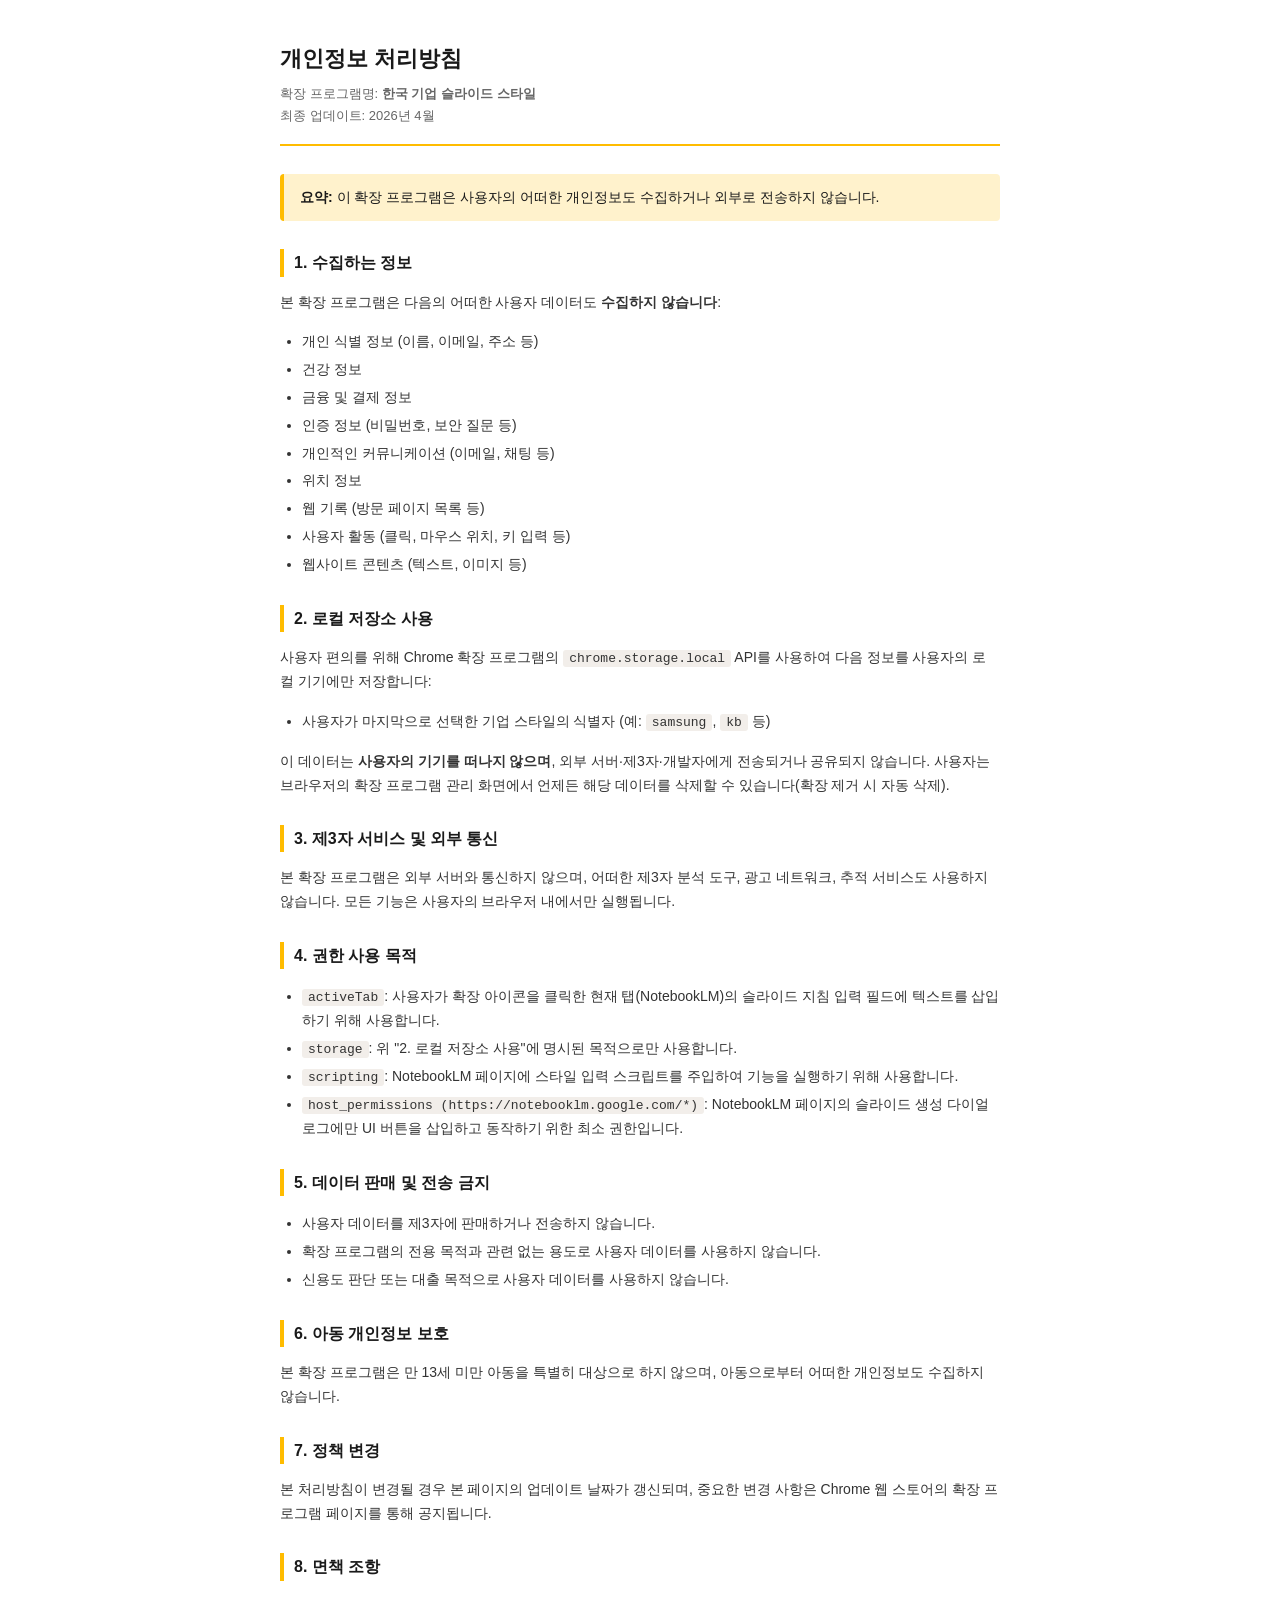
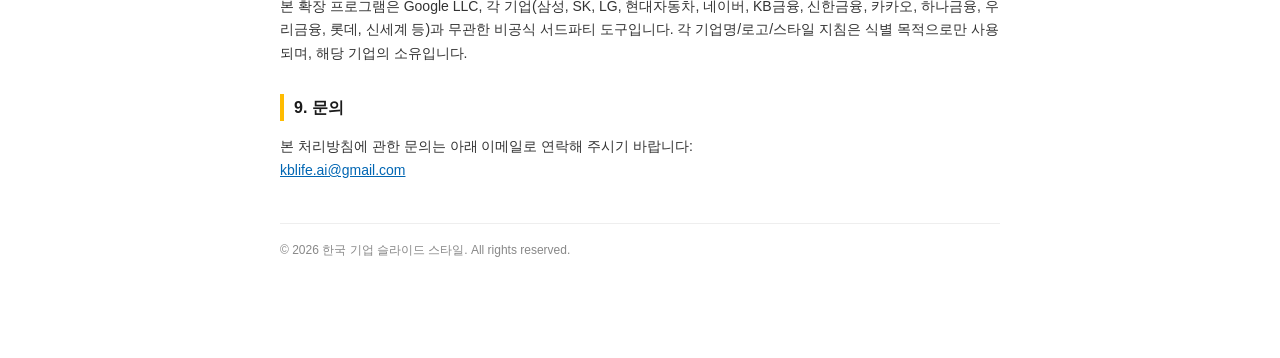
==== privacy-policy/index.html @ 08749004 "Initial commit: 한국 기업 슬라이드 스타일 extension v1.0.0 - Chrome/Edge 확장 프로그램 (extension/) - 개인정보 처리방침 페이지 (" ====
<!DOCTYPE html>
<html lang="ko">
<head>
  <meta charset="UTF-8">
  <meta name="viewport" content="width=device-width, initial-scale=1.0">
  <title>개인정보 처리방침 — 한국 기업 슬라이드 스타일</title>
  <style>
    body {
      font-family: 'Malgun Gothic', 'Segoe UI', -apple-system, sans-serif;
      max-width: 720px;
      margin: 40px auto;
      padding: 0 20px 60px;
      color: #1a1a1a;
      line-height: 1.7;
      background: #fff;
    }
    header {
      border-bottom: 2px solid #FFBC00;
      padding-bottom: 16px;
      margin-bottom: 28px;
    }
    h1 { font-size: 22px; margin: 0 0 6px; }
    .sub { font-size: 13px; color: #666; }
    h2 {
      font-size: 16px;
      margin: 28px 0 8px;
      padding-left: 10px;
      border-left: 4px solid #FFBC00;
    }
    p, li { font-size: 14px; color: #333; }
    ul { padding-left: 22px; }
    li { margin-bottom: 4px; }
    code {
      background: #F2EEEA;
      padding: 1px 6px;
      border-radius: 3px;
      font-size: 13px;
    }
    .box {
      background: #FFF2CC;
      border-left: 4px solid #FFBC00;
      padding: 12px 16px;
      border-radius: 4px;
      margin: 14px 0;
      font-size: 14px;
    }
    footer {
      margin-top: 40px;
      padding-top: 16px;
      border-top: 1px solid #eee;
      font-size: 12px;
      color: #888;
    }
    a { color: #0066B3; }
  </style>
</head>
<body>
  <header>
    <h1>개인정보 처리방침</h1>
    <div class="sub">확장 프로그램명: <strong>한국 기업 슬라이드 스타일</strong></div>
    <div class="sub">최종 업데이트: 2026년 4월</div>
  </header>

  <div class="box">
    <strong>요약:</strong> 이 확장 프로그램은 사용자의 어떠한 개인정보도 수집하거나 외부로 전송하지 않습니다.
  </div>

  <h2>1. 수집하는 정보</h2>
  <p>본 확장 프로그램은 다음의 어떠한 사용자 데이터도 <strong>수집하지 않습니다</strong>:</p>
  <ul>
    <li>개인 식별 정보 (이름, 이메일, 주소 등)</li>
    <li>건강 정보</li>
    <li>금융 및 결제 정보</li>
    <li>인증 정보 (비밀번호, 보안 질문 등)</li>
    <li>개인적인 커뮤니케이션 (이메일, 채팅 등)</li>
    <li>위치 정보</li>
    <li>웹 기록 (방문 페이지 목록 등)</li>
    <li>사용자 활동 (클릭, 마우스 위치, 키 입력 등)</li>
    <li>웹사이트 콘텐츠 (텍스트, 이미지 등)</li>
  </ul>

  <h2>2. 로컬 저장소 사용</h2>
  <p>
    사용자 편의를 위해 Chrome 확장 프로그램의
    <code>chrome.storage.local</code> API를 사용하여 다음 정보를 사용자의 로컬 기기에만 저장합니다:
  </p>
  <ul>
    <li>사용자가 마지막으로 선택한 기업 스타일의 식별자 (예: <code>samsung</code>, <code>kb</code> 등)</li>
  </ul>
  <p>
    이 데이터는 <strong>사용자의 기기를 떠나지 않으며</strong>, 외부 서버·제3자·개발자에게
    전송되거나 공유되지 않습니다. 사용자는 브라우저의 확장 프로그램 관리 화면에서
    언제든 해당 데이터를 삭제할 수 있습니다(확장 제거 시 자동 삭제).
  </p>

  <h2>3. 제3자 서비스 및 외부 통신</h2>
  <p>
    본 확장 프로그램은 외부 서버와 통신하지 않으며, 어떠한 제3자 분석 도구, 광고 네트워크,
    추적 서비스도 사용하지 않습니다. 모든 기능은 사용자의 브라우저 내에서만 실행됩니다.
  </p>

  <h2>4. 권한 사용 목적</h2>
  <ul>
    <li><code>activeTab</code>: 사용자가 확장 아이콘을 클릭한 현재 탭(NotebookLM)의 슬라이드 지침 입력 필드에 텍스트를 삽입하기 위해 사용합니다.</li>
    <li><code>storage</code>: 위 "2. 로컬 저장소 사용"에 명시된 목적으로만 사용합니다.</li>
    <li><code>scripting</code>: NotebookLM 페이지에 스타일 입력 스크립트를 주입하여 기능을 실행하기 위해 사용합니다.</li>
    <li><code>host_permissions (https://notebooklm.google.com/*)</code>: NotebookLM 페이지의 슬라이드 생성 다이얼로그에만 UI 버튼을 삽입하고 동작하기 위한 최소 권한입니다.</li>
  </ul>

  <h2>5. 데이터 판매 및 전송 금지</h2>
  <ul>
    <li>사용자 데이터를 제3자에 판매하거나 전송하지 않습니다.</li>
    <li>확장 프로그램의 전용 목적과 관련 없는 용도로 사용자 데이터를 사용하지 않습니다.</li>
    <li>신용도 판단 또는 대출 목적으로 사용자 데이터를 사용하지 않습니다.</li>
  </ul>

  <h2>6. 아동 개인정보 보호</h2>
  <p>
    본 확장 프로그램은 만 13세 미만 아동을 특별히 대상으로 하지 않으며, 아동으로부터 어떠한 개인정보도 수집하지 않습니다.
  </p>

  <h2>7. 정책 변경</h2>
  <p>
    본 처리방침이 변경될 경우 본 페이지의 업데이트 날짜가 갱신되며, 중요한 변경 사항은
    Chrome 웹 스토어의 확장 프로그램 페이지를 통해 공지됩니다.
  </p>

  <h2>8. 면책 조항</h2>
  <p>
    본 확장 프로그램은 Google LLC, 각 기업(삼성, SK, LG, 현대자동차, 네이버, KB금융, 신한금융,
    카카오, 하나금융, 우리금융, 롯데, 신세계 등)과 무관한 비공식 서드파티 도구입니다.
    각 기업명/로고/스타일 지침은 식별 목적으로만 사용되며, 해당 기업의 소유입니다.
  </p>

  <h2>9. 문의</h2>
  <p>
    본 처리방침에 관한 문의는 아래 이메일로 연락해 주시기 바랍니다:<br>
    <a href="mailto:kblife.ai@gmail.com">kblife.ai@gmail.com</a>
  </p>

  <footer>
    © 2026 한국 기업 슬라이드 스타일. All rights reserved.
  </footer>
</body>
</html>
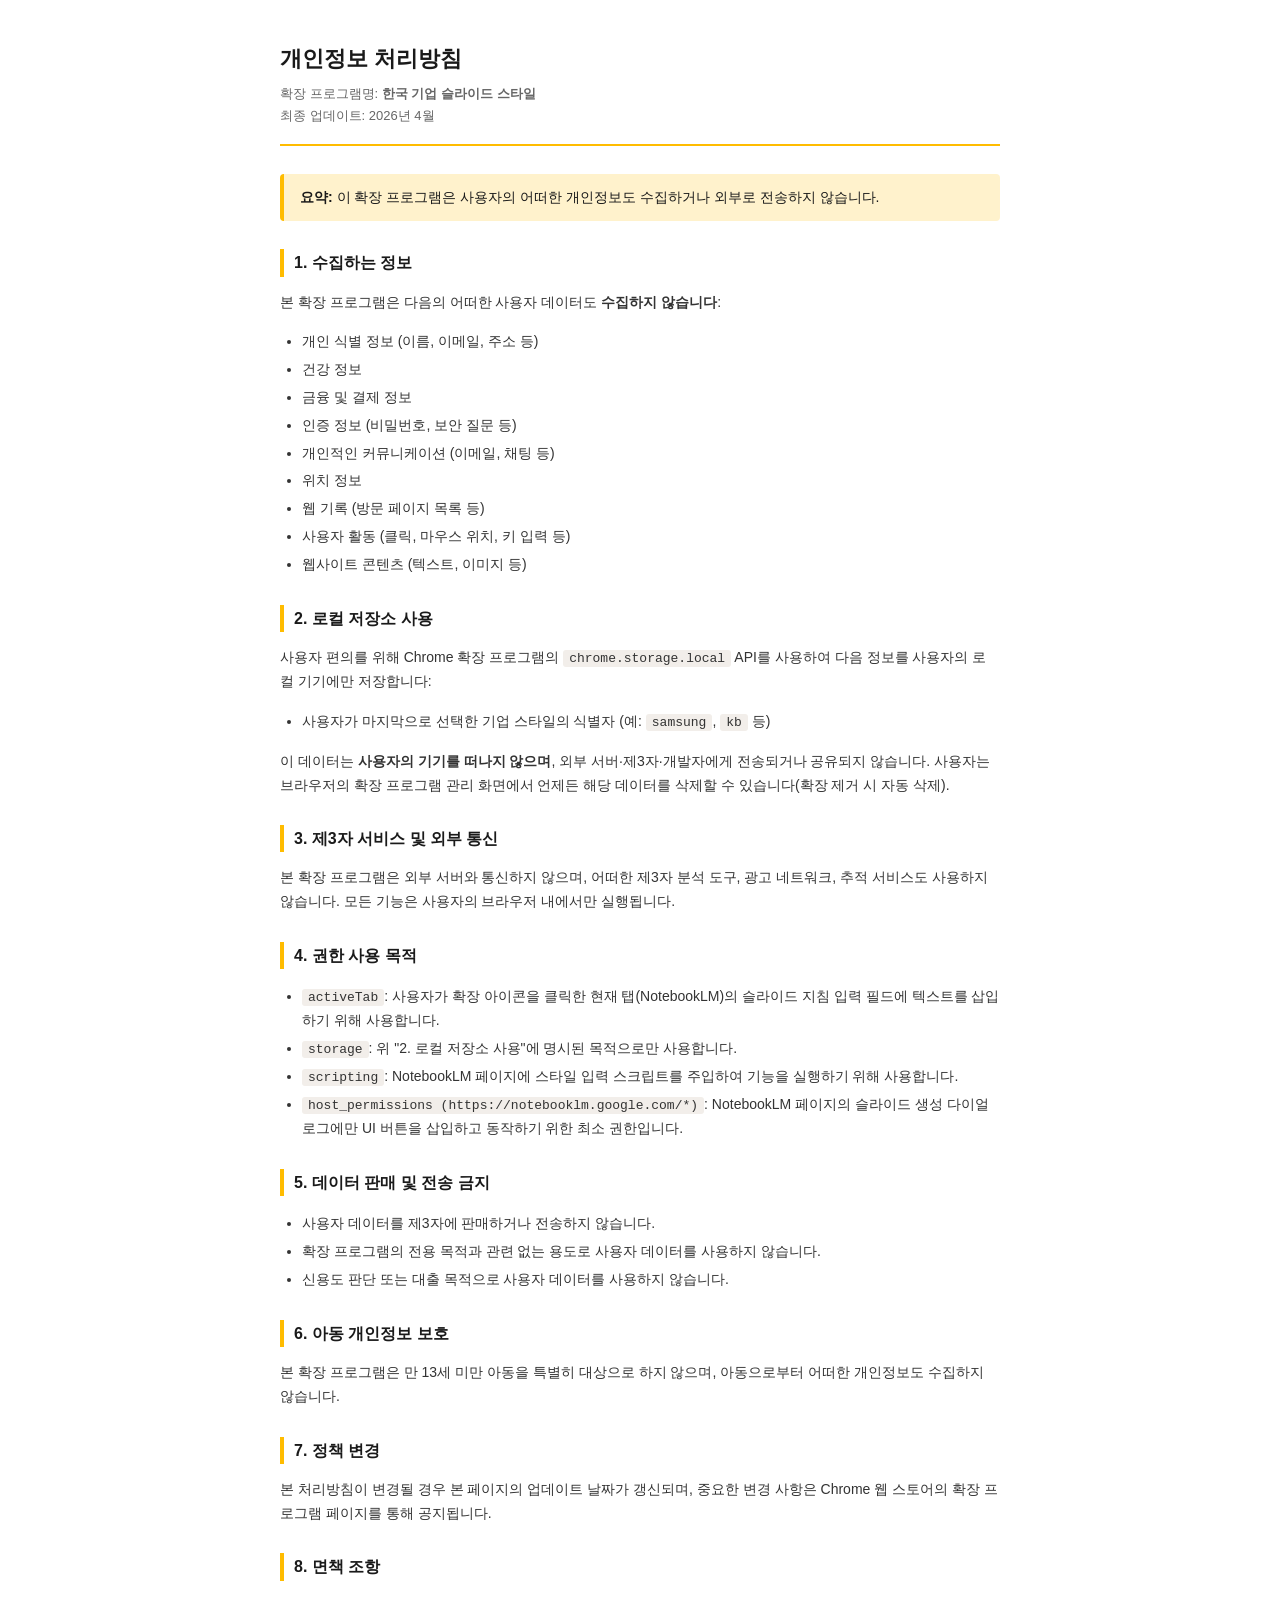
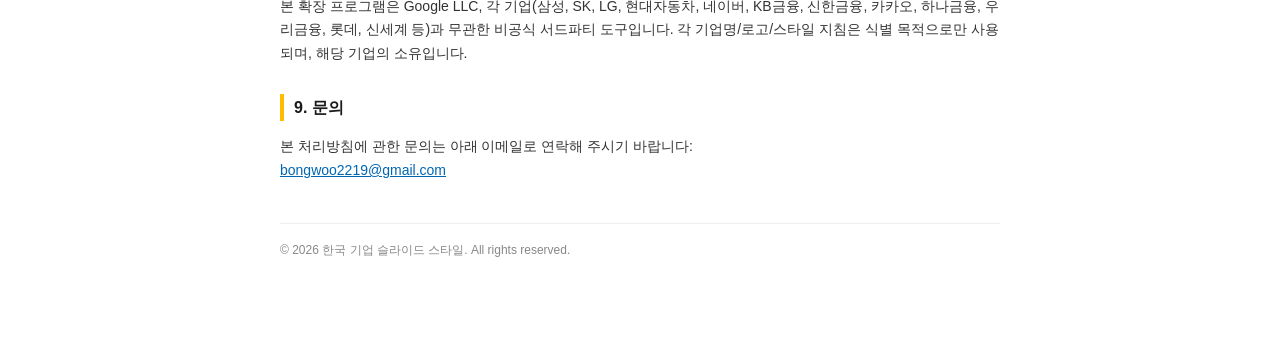
==== commit e0c4766a: "Update contact email in privacy policy" ====
--- a/privacy-policy/index.html
+++ b/privacy-policy/index.html
@@ -135,7 +135,7 @@
   <h2>9. 문의</h2>
   <p>
     본 처리방침에 관한 문의는 아래 이메일로 연락해 주시기 바랍니다:<br>
-    <a href="mailto:kblife.ai@gmail.com">kblife.ai@gmail.com</a>
+    <a href="mailto:bongwoo2219@gmail.com">bongwoo2219@gmail.com</a>
   </p>
 
   <footer>
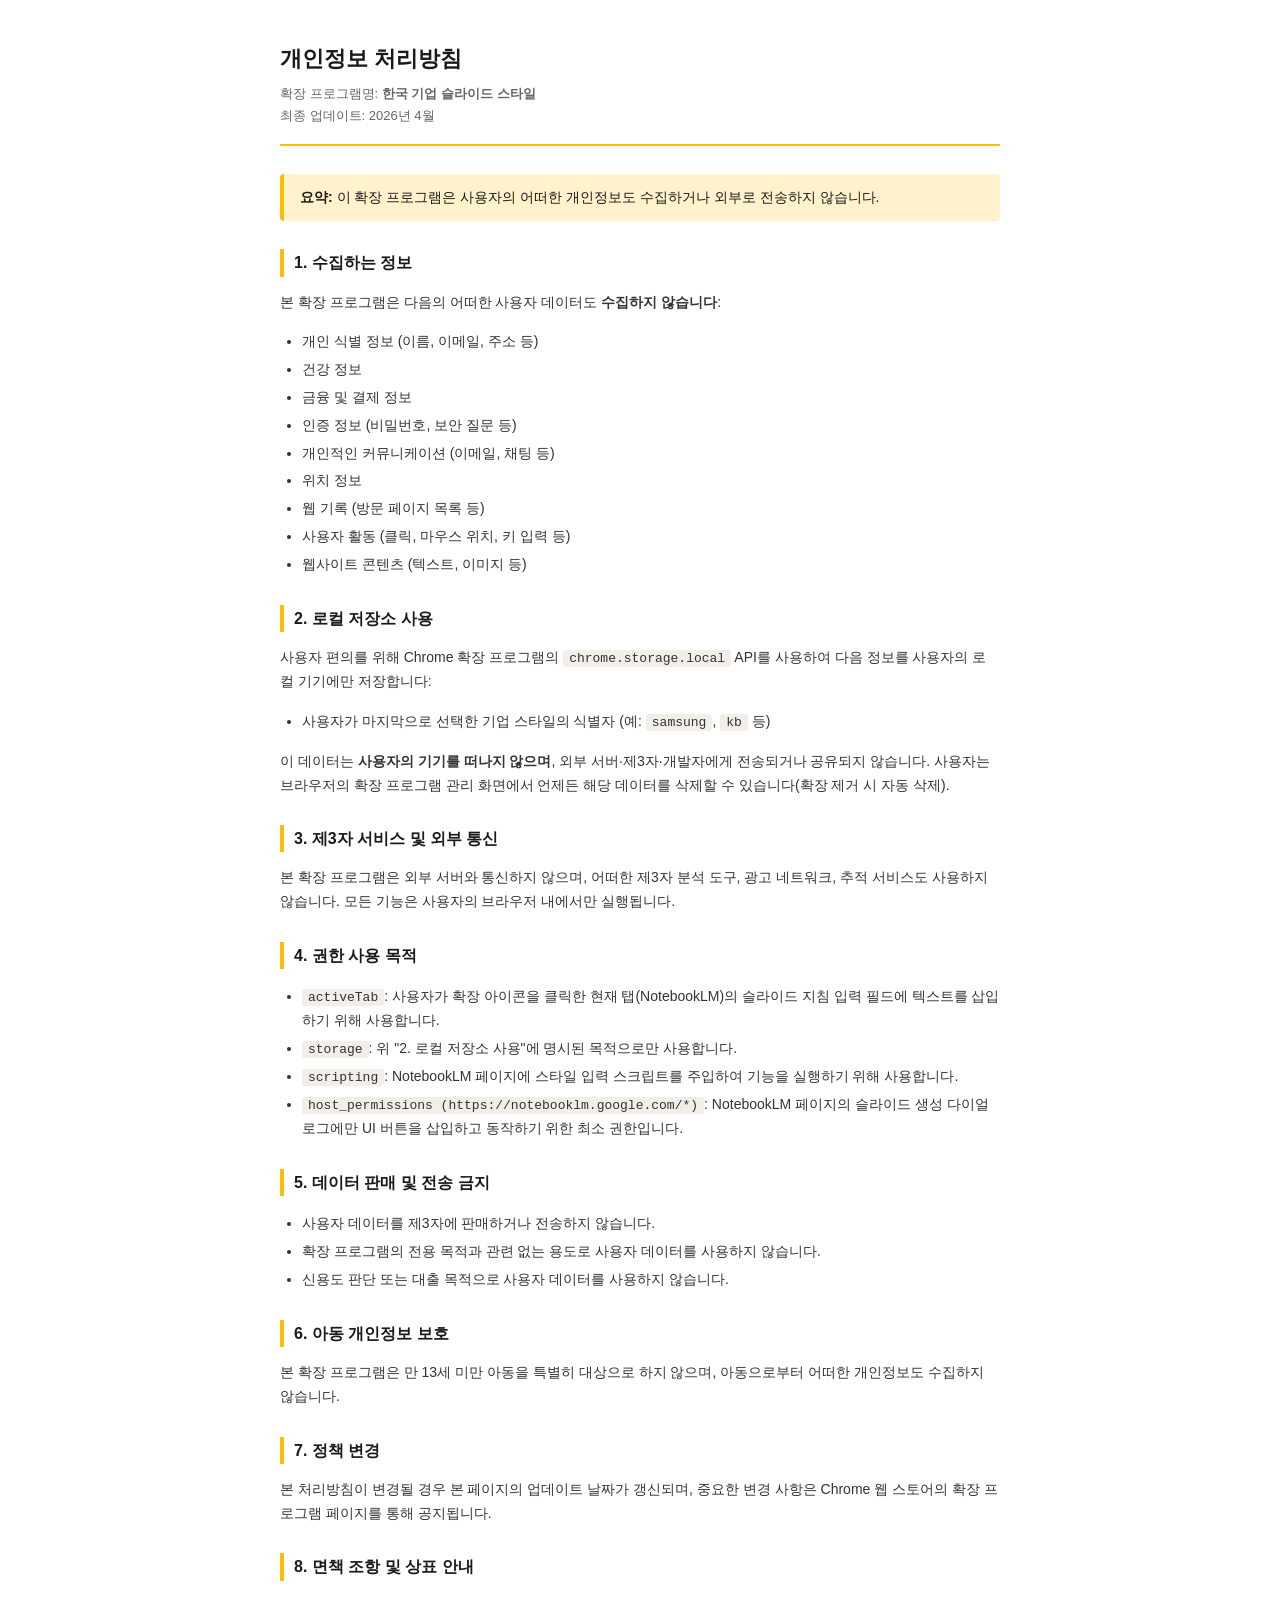
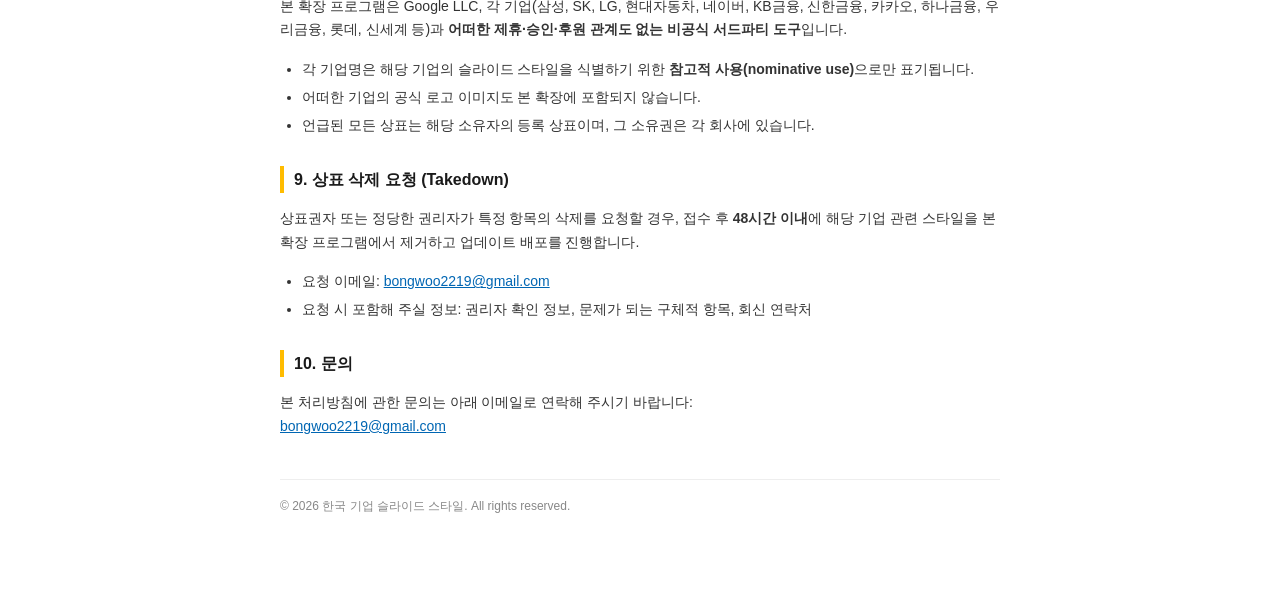
==== commit 05e1b0f8: "v1.0.1: Add nominative use disclaimer and takedown policy - UI에 비공식 서드파티 도구 면책 고지 상시 표시 (팝업/드롭다운) - " ====
--- a/privacy-policy/index.html
+++ b/privacy-policy/index.html
@@ -125,14 +125,30 @@
     Chrome 웹 스토어의 확장 프로그램 페이지를 통해 공지됩니다.
   </p>
 
-  <h2>8. 면책 조항</h2>
+  <h2>8. 면책 조항 및 상표 안내</h2>
   <p>
     본 확장 프로그램은 Google LLC, 각 기업(삼성, SK, LG, 현대자동차, 네이버, KB금융, 신한금융,
-    카카오, 하나금융, 우리금융, 롯데, 신세계 등)과 무관한 비공식 서드파티 도구입니다.
-    각 기업명/로고/스타일 지침은 식별 목적으로만 사용되며, 해당 기업의 소유입니다.
+    카카오, 하나금융, 우리금융, 롯데, 신세계 등)과 <strong>어떠한 제휴·승인·후원 관계도 없는
+    비공식 서드파티 도구</strong>입니다.
   </p>
+  <ul>
+    <li>각 기업명은 해당 기업의 슬라이드 스타일을 식별하기 위한 <strong>참고적 사용(nominative use)</strong>으로만 표기됩니다.</li>
+    <li>어떠한 기업의 공식 로고 이미지도 본 확장에 포함되지 않습니다.</li>
+    <li>언급된 모든 상표는 해당 소유자의 등록 상표이며, 그 소유권은 각 회사에 있습니다.</li>
+  </ul>
 
-  <h2>9. 문의</h2>
+  <h2>9. 상표 삭제 요청 (Takedown)</h2>
+  <p>
+    상표권자 또는 정당한 권리자가 특정 항목의 삭제를 요청할 경우, 접수 후
+    <strong>48시간 이내</strong>에 해당 기업 관련 스타일을 본 확장 프로그램에서 제거하고
+    업데이트 배포를 진행합니다.
+  </p>
+  <ul>
+    <li>요청 이메일: <a href="mailto:bongwoo2219@gmail.com">bongwoo2219@gmail.com</a></li>
+    <li>요청 시 포함해 주실 정보: 권리자 확인 정보, 문제가 되는 구체적 항목, 회신 연락처</li>
+  </ul>
+
+  <h2>10. 문의</h2>
   <p>
     본 처리방침에 관한 문의는 아래 이메일로 연락해 주시기 바랍니다:<br>
     <a href="mailto:bongwoo2219@gmail.com">bongwoo2219@gmail.com</a>
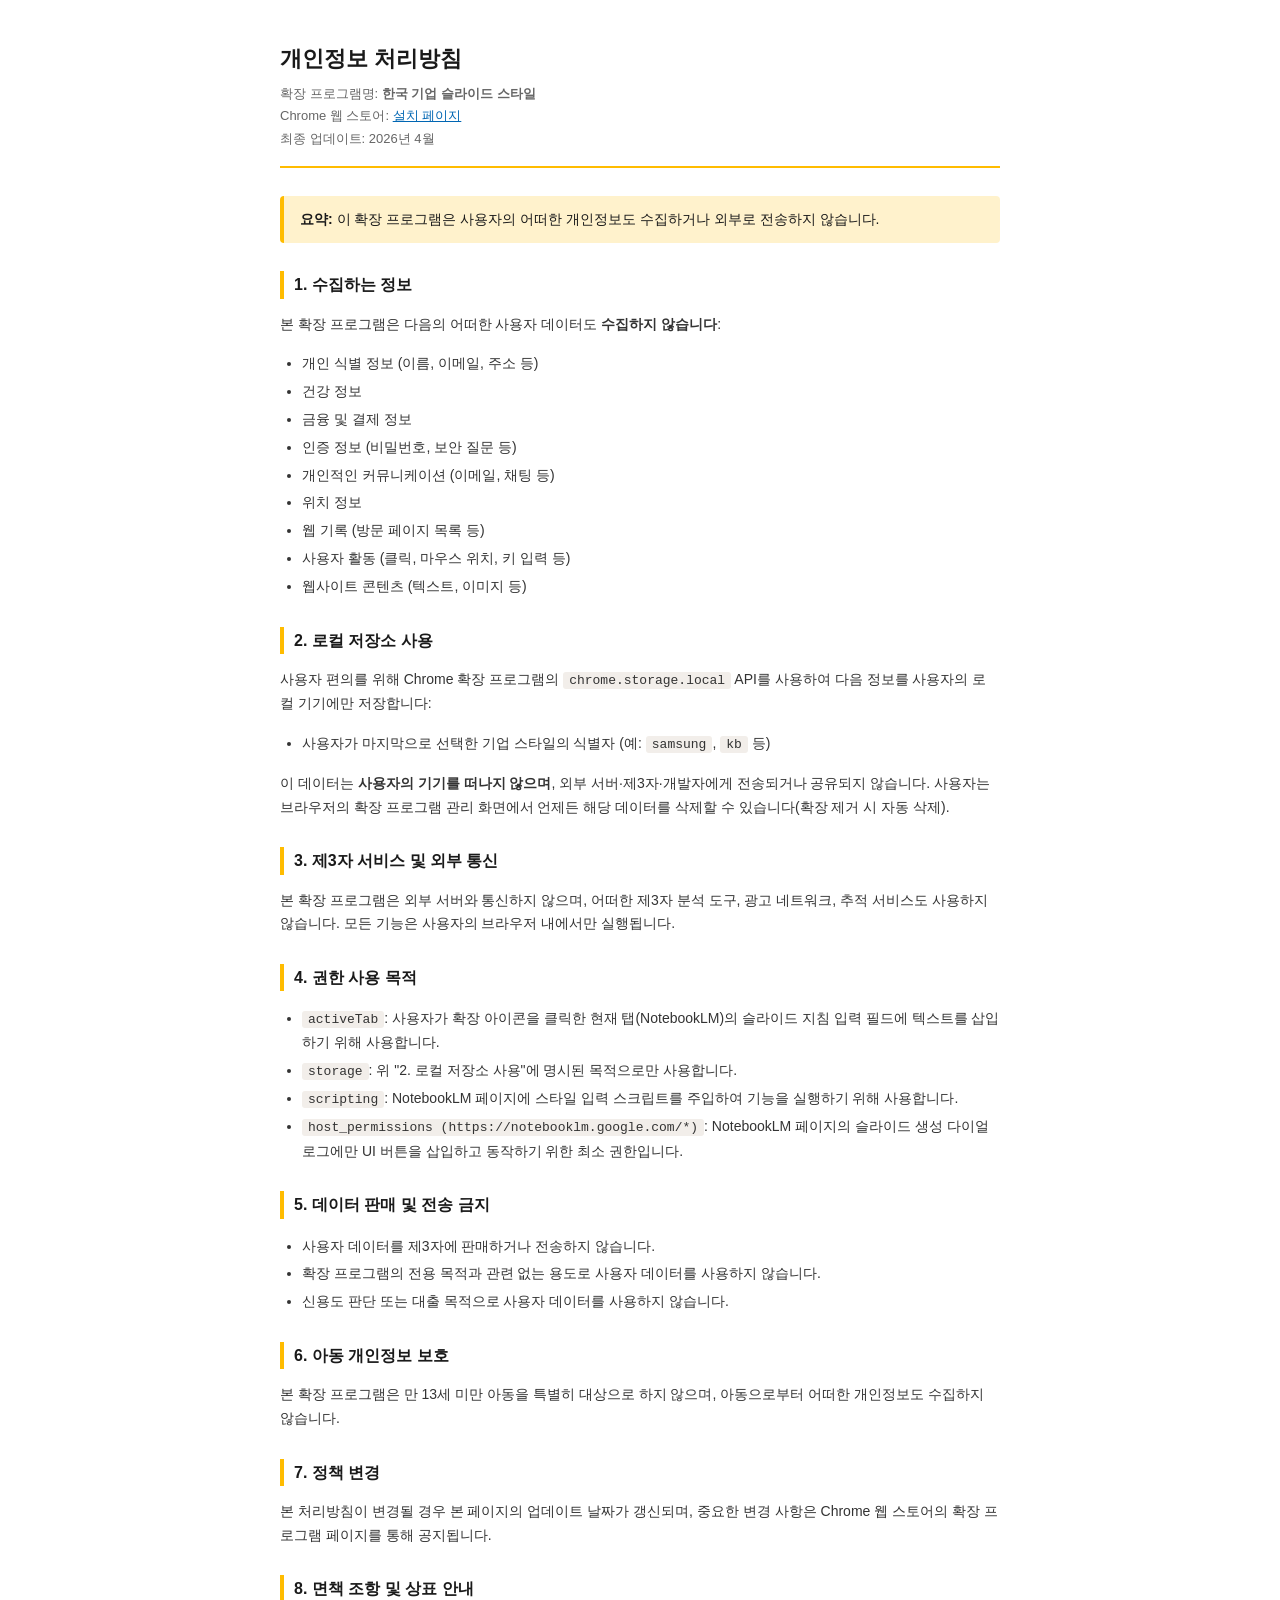
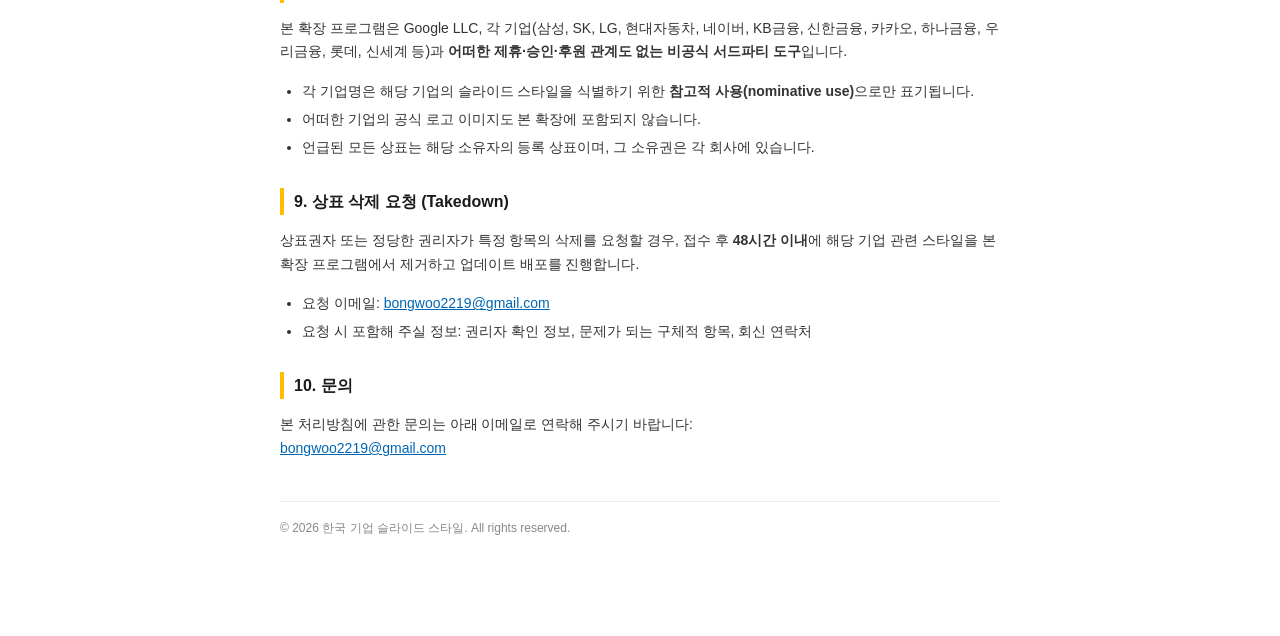
==== commit 2d6ed104: "Add Chrome Web Store published link to README and privacy policy" ====
--- a/privacy-policy/index.html
+++ b/privacy-policy/index.html
@@ -58,6 +58,11 @@
   <header>
     <h1>개인정보 처리방침</h1>
     <div class="sub">확장 프로그램명: <strong>한국 기업 슬라이드 스타일</strong></div>
+    <div class="sub">
+      Chrome 웹 스토어:
+      <a href="https://chromewebstore.google.com/detail/%ED%95%9C%EA%B5%AD-%EA%B8%B0%EC%97%85-%EC%8A%AC%EB%9D%BC%EC%9D%B4%EB%93%9C-%EC%8A%A4%ED%83%80%EC%9D%BC/lggomafojfhlcdebcaogemejmeibdked"
+         target="_blank" rel="noopener">설치 페이지</a>
+    </div>
     <div class="sub">최종 업데이트: 2026년 4월</div>
   </header>
 
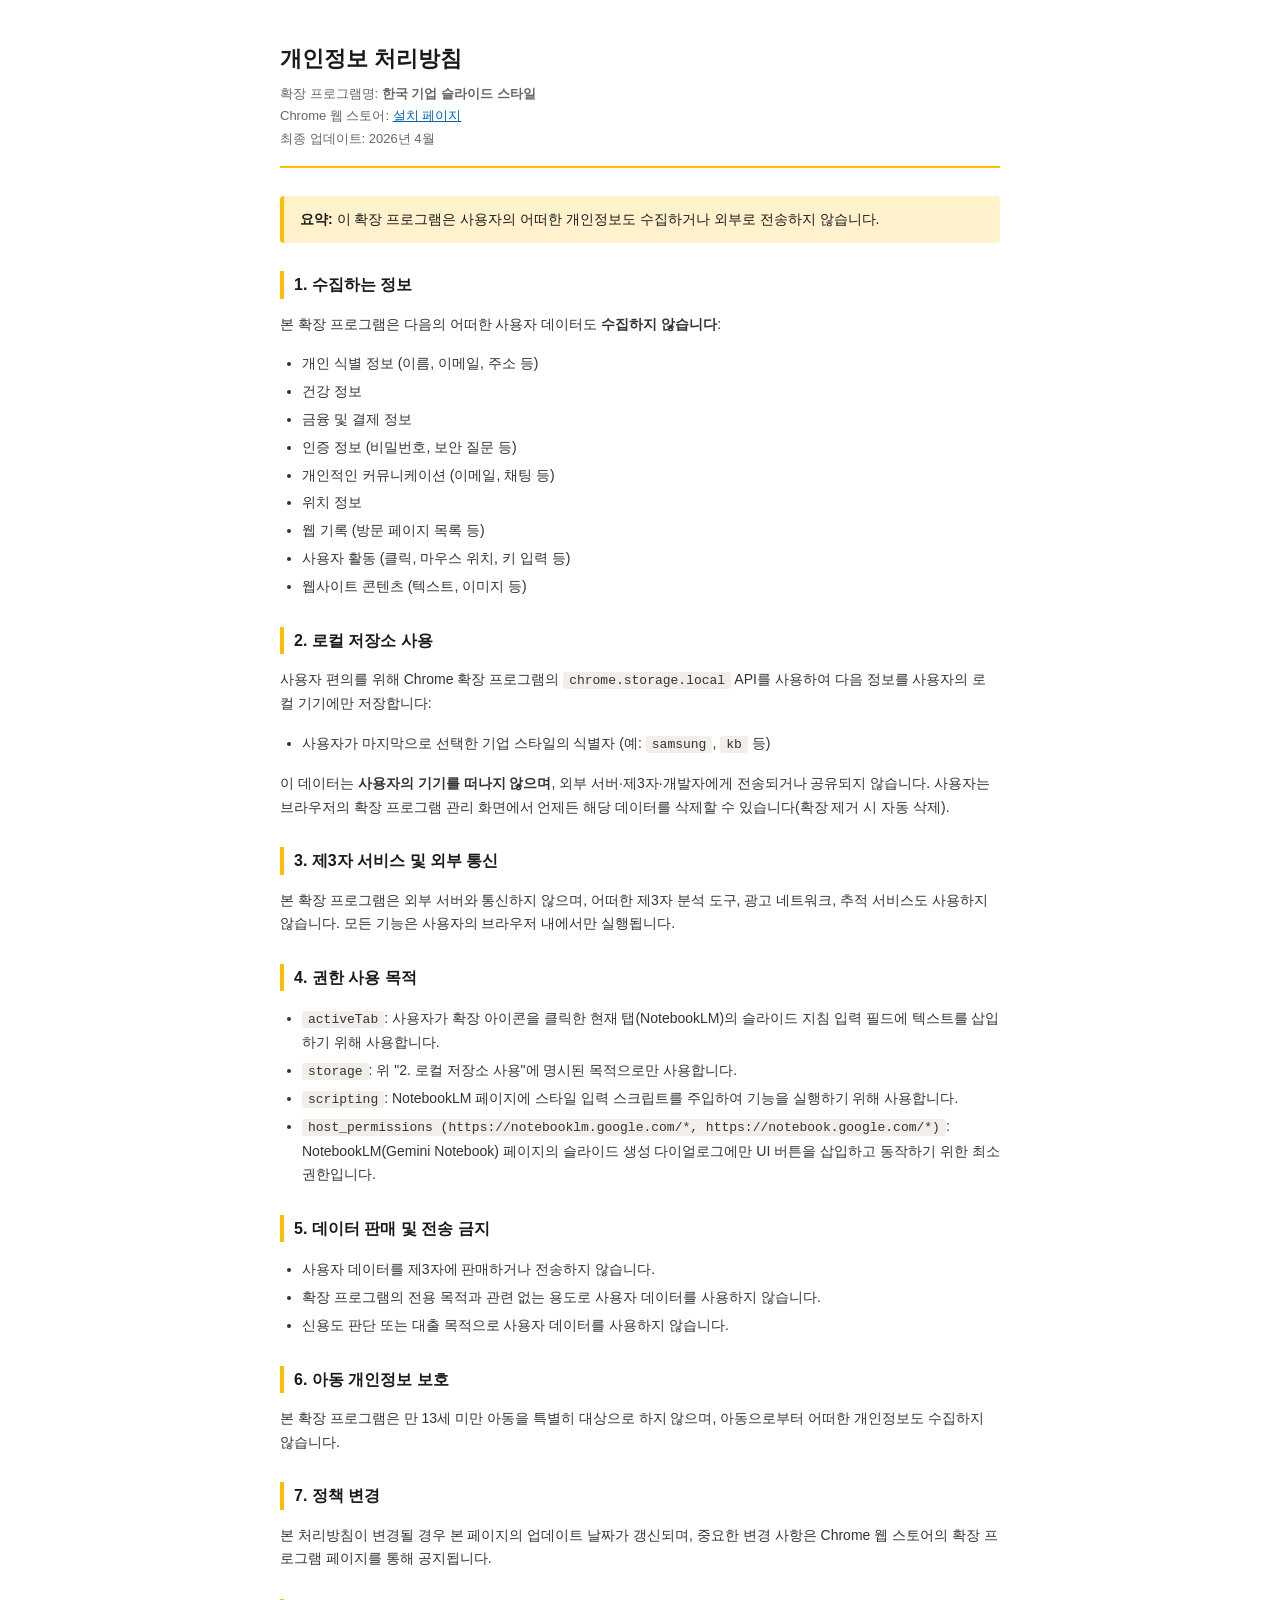
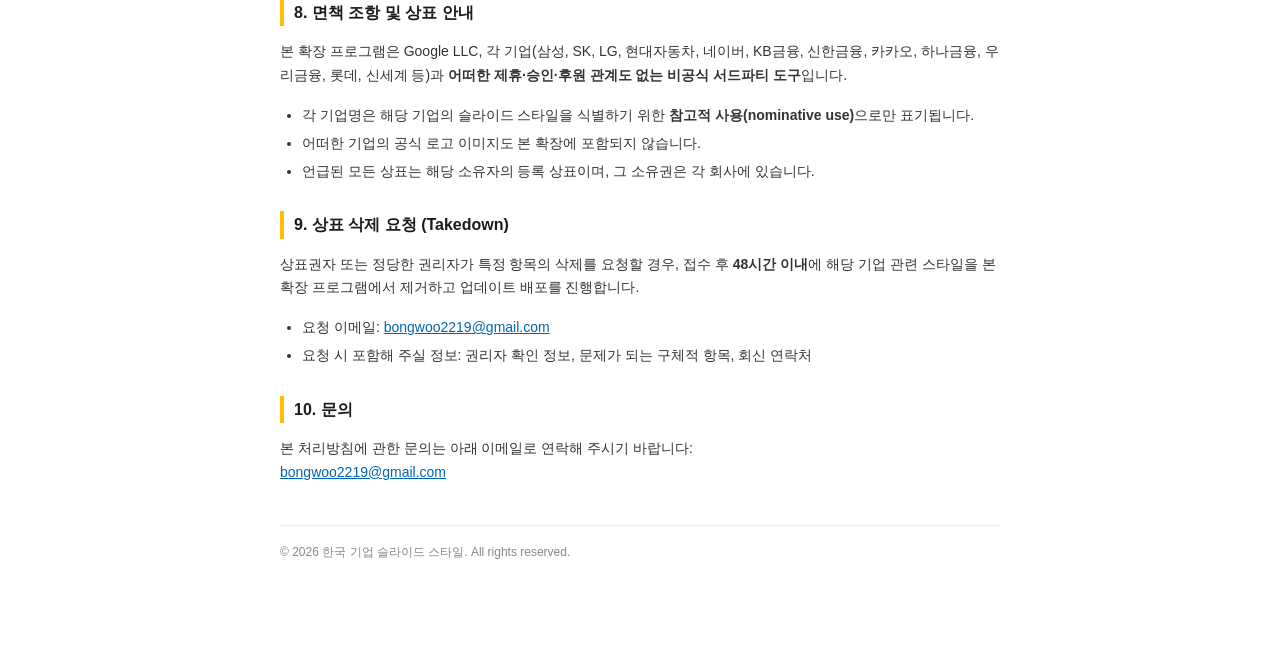
==== commit ad887726: "fix: support new notebook.google.com domain (v1.0.2) NotebookLM was rebranded to Gemini Notebook and" ====
--- a/privacy-policy/index.html
+++ b/privacy-policy/index.html
@@ -109,7 +109,7 @@
     <li><code>activeTab</code>: 사용자가 확장 아이콘을 클릭한 현재 탭(NotebookLM)의 슬라이드 지침 입력 필드에 텍스트를 삽입하기 위해 사용합니다.</li>
     <li><code>storage</code>: 위 "2. 로컬 저장소 사용"에 명시된 목적으로만 사용합니다.</li>
     <li><code>scripting</code>: NotebookLM 페이지에 스타일 입력 스크립트를 주입하여 기능을 실행하기 위해 사용합니다.</li>
-    <li><code>host_permissions (https://notebooklm.google.com/*)</code>: NotebookLM 페이지의 슬라이드 생성 다이얼로그에만 UI 버튼을 삽입하고 동작하기 위한 최소 권한입니다.</li>
+    <li><code>host_permissions (https://notebooklm.google.com/*, https://notebook.google.com/*)</code>: NotebookLM(Gemini Notebook) 페이지의 슬라이드 생성 다이얼로그에만 UI 버튼을 삽입하고 동작하기 위한 최소 권한입니다.</li>
   </ul>
 
   <h2>5. 데이터 판매 및 전송 금지</h2>
